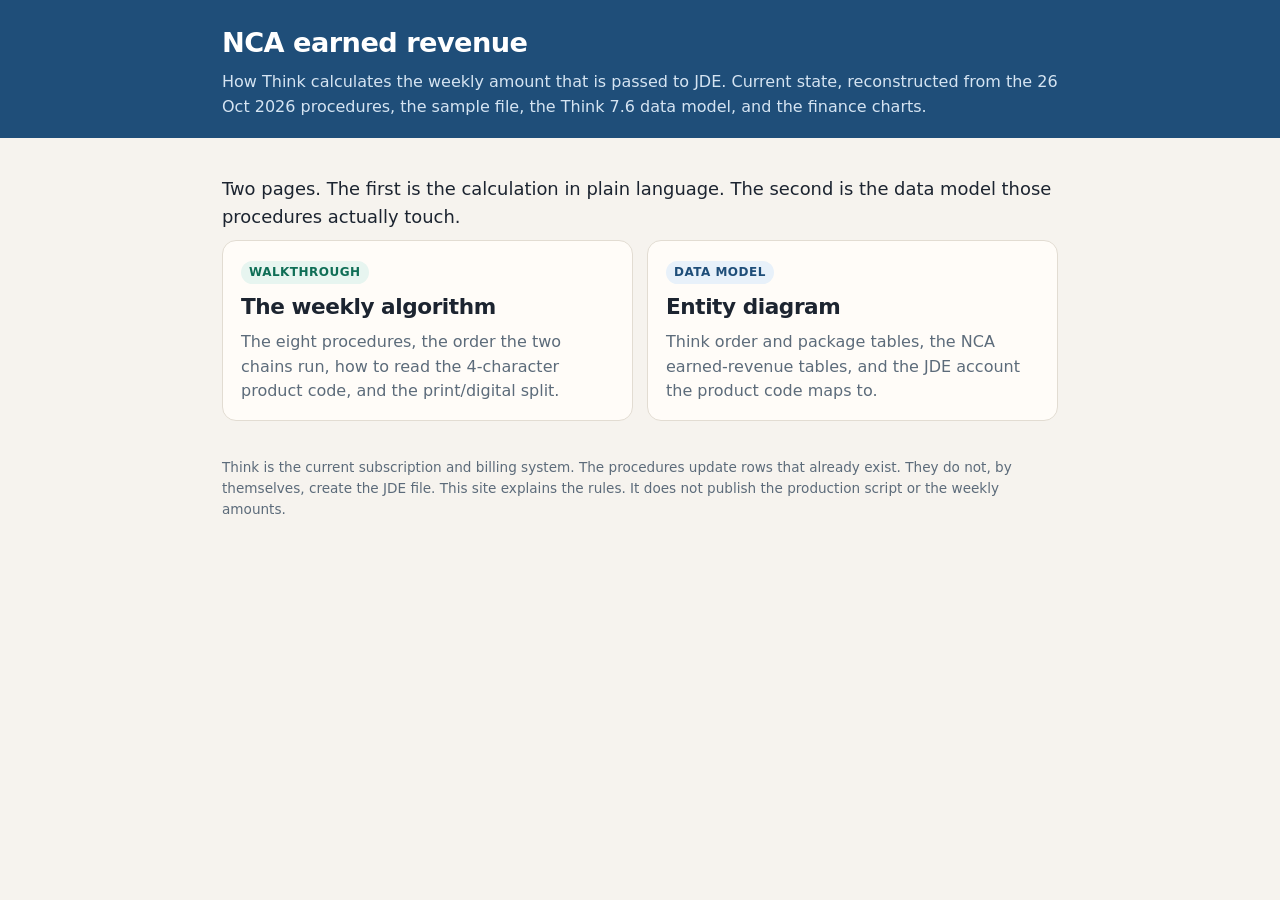
==== index.html @ 0eaa9bd4 "Add the product-code reading and the finance split rules to the algorithm page. Co-authored-by: Curs" ====
<!DOCTYPE html>
<html lang="en">
<head>
  <meta charset="utf-8">
  <meta name="viewport" content="width=device-width, initial-scale=1">
  <title>NCA earned revenue — current state</title>
  <link rel="stylesheet" href="style.css">
</head>
<body>
  <header class="site">
    <div class="wrap">
      <h1>NCA earned revenue</h1>
      <p>How Think calculates the weekly amount that is passed to JDE. Current state, reconstructed from the 26 Oct 2026 procedures, the sample file, the Think 7.6 data model, and the finance charts.</p>
    </div>
  </header>
  <main>
    <div class="wrap">
      <p class="lede">Two pages. The first is the calculation in plain language. The second is the data model those procedures actually touch.</p>
      <div class="grid">
        <a class="home-link" href="algorithm.html">
          <span class="tag payg">Walkthrough</span>
          <h2>The weekly algorithm</h2>
          <p>The eight procedures, the order the two chains run, how to read the 4-character product code, and the print/digital split.</p>
        </a>
        <a class="home-link" href="er-diagram.html">
          <span class="tag think">Data model</span>
          <h2>Entity diagram</h2>
          <p>Think order and package tables, the NCA earned-revenue tables, and the JDE account the product code maps to.</p>
        </a>
      </div>
      <footer>
        <p>Think is the current subscription and billing system. The procedures update rows that already exist. They do not, by themselves, create the JDE file. This site explains the rules. It does not publish the production script or the weekly amounts.</p>
      </footer>
    </div>
  </main>
</body>
</html>
---- style.css ----
:root {
  --ink: #1c2430;
  --muted: #5c6b7a;
  --line: #e2dcd2;
  --paper: #f6f3ee;
  --card: #fffcf8;
  --navy: #1f4e79;
  --green: #0f6e56;
  --green-bg: #e7f5f0;
  --amber: #8a4b08;
  --amber-bg: #fbf3e6;
  --red: #8a2b2b;
  --red-bg: #fdecec;
  --blue-bg: #e8f1fa;
}
* { box-sizing: border-box; }
html { scroll-behavior: smooth; }
body {
  margin: 0;
  font-family: "Segoe UI", system-ui, sans-serif;
  color: var(--ink);
  background: var(--paper);
  line-height: 1.55;
}
a { color: var(--navy); }
header.site {
  background: var(--navy);
  color: white;
  padding: 22px 0 18px;
}
header.site a { color: white; }
.wrap { max-width: 880px; margin: 0 auto; padding: 0 22px; }
header.site h1 { margin: 0 0 6px; font-size: 1.7rem; font-weight: 650; letter-spacing: -0.02em; }
header.site p { margin: 0; color: #d5e4f2; }
nav.crumbs { margin-top: 14px; font-size: 0.92rem; }
nav.crumbs a { margin-right: 16px; text-decoration: none; border-bottom: 1px solid rgba(255,255,255,.35); }
main { padding: 28px 0 64px; }
h2 { margin: 2.2rem 0 0.6rem; font-size: 1.35rem; letter-spacing: -0.02em; }
h3 { margin: 1.4rem 0 0.4rem; font-size: 1.05rem; }
p { margin: 0.6rem 0; }
.lede { font-size: 1.12rem; }
.card, .note, .step, .entity {
  background: var(--card);
  border: 1px solid var(--line);
  border-radius: 12px;
}
.card { padding: 16px 18px; margin: 14px 0; }
.note { padding: 12px 16px; margin: 14px 0; }
.note strong { display: block; margin-bottom: 4px; }
.note.warn { background: var(--red-bg); border-color: #f0c8c8; }
.note.ok { background: var(--green-bg); border-color: #c6e6da; }
.note.info { background: var(--blue-bg); border-color: #c9ddef; }
ol.flow { list-style: none; padding: 0; margin: 16px 0; counter-reset: step; }
ol.flow li {
  position: relative;
  margin: 0 0 10px;
  padding: 14px 16px 14px 64px;
  background: var(--card);
  border: 1px solid var(--line);
  border-radius: 12px;
}
ol.flow li::before {
  counter-increment: step;
  content: counter(step);
  position: absolute;
  left: 14px;
  top: 14px;
  width: 34px;
  height: 34px;
  border-radius: 50%;
  background: var(--navy);
  color: white;
  font-weight: 700;
  display: flex;
  align-items: center;
  justify-content: center;
}
.tag {
  display: inline-block;
  font-size: 0.75rem;
  font-weight: 700;
  letter-spacing: .04em;
  text-transform: uppercase;
  padding: 2px 8px;
  border-radius: 999px;
  margin-right: 6px;
}
.tag.payg { background: var(--green-bg); color: var(--green); }
.tag.contract { background: var(--amber-bg); color: var(--amber); }
.tag.think { background: var(--blue-bg); color: var(--navy); }
.tag.nca { background: #efe8fb; color: #5b3d8a; }
.tag.jde { background: #e7eef8; color: #1f4e79; }
table { width: 100%; border-collapse: collapse; margin: 12px 0 18px; background: var(--card); font-size: 0.95rem; }
th, td { border: 1px solid var(--line); padding: 8px 10px; text-align: left; vertical-align: top; }
th { background: #efeae3; }
td.num, th.num { text-align: right; font-variant-numeric: tabular-nums; }
code, .formula {
  font-family: Consolas, "Courier New", monospace;
  font-size: 0.92em;
}
.formula {
  display: block;
  background: #1c2430;
  color: #f4efe6;
  padding: 12px 14px;
  border-radius: 10px;
  overflow-x: auto;
  margin: 10px 0;
}
.grid { display: grid; grid-template-columns: 1fr 1fr; gap: 14px; }
@media (max-width: 720px) { .grid { grid-template-columns: 1fr; } }
.home-link {
  display: block;
  padding: 18px 18px 16px;
  background: var(--card);
  border: 1px solid var(--line);
  border-radius: 14px;
  text-decoration: none;
  color: inherit;
}
.home-link:hover { border-color: var(--navy); }
.home-link h2 { margin: 6px 0; }
.home-link p { color: var(--muted); margin: 0; }
.entity { padding: 12px 14px 8px; margin: 0 0 12px; }
.entity h3 { margin: 4px 0 6px; }
.entity ul { margin: 6px 0 8px 1.1rem; padding: 0; }
.entity li { margin: 2px 0; }
.band { margin-top: 22px; }
footer { color: var(--muted); font-size: 0.85rem; margin-top: 36px; }
img.figure { max-width: 100%; height: auto; border: 1px solid var(--line); border-radius: 10px; background: white; }
.mermaid { background: white; border: 1px solid var(--line); border-radius: 12px; padding: 12px; overflow-x: auto; }
.chain { list-style: none; margin: 0; padding: 0; }
.chain li {
  background: var(--card);
  border: 1px solid var(--line);
  border-radius: 12px;
  padding: 12px 14px;
  margin: 0;
}
.chain li + li { margin-top: 28px; position: relative; }
.chain li + li::before {
  content: "";
  position: absolute;
  left: 28px;
  top: -22px;
  width: 2px;
  height: 14px;
  background: var(--navy);
}
.chain li + li::after {
  content: "";
  position: absolute;
  left: 24px;
  top: -10px;
  border-left: 5px solid transparent;
  border-right: 5px solid transparent;
  border-top: 7px solid var(--navy);
}
.chain .pname { font-weight: 700; display: block; margin-bottom: 4px; }
.outside {
  border-style: dashed;
  background: transparent;
  color: var(--muted);
  padding: 10px 14px;
  border-radius: 12px;
  margin: 0 0 14px;
}
table.procs td:first-child { white-space: nowrap; font-weight: 700; }
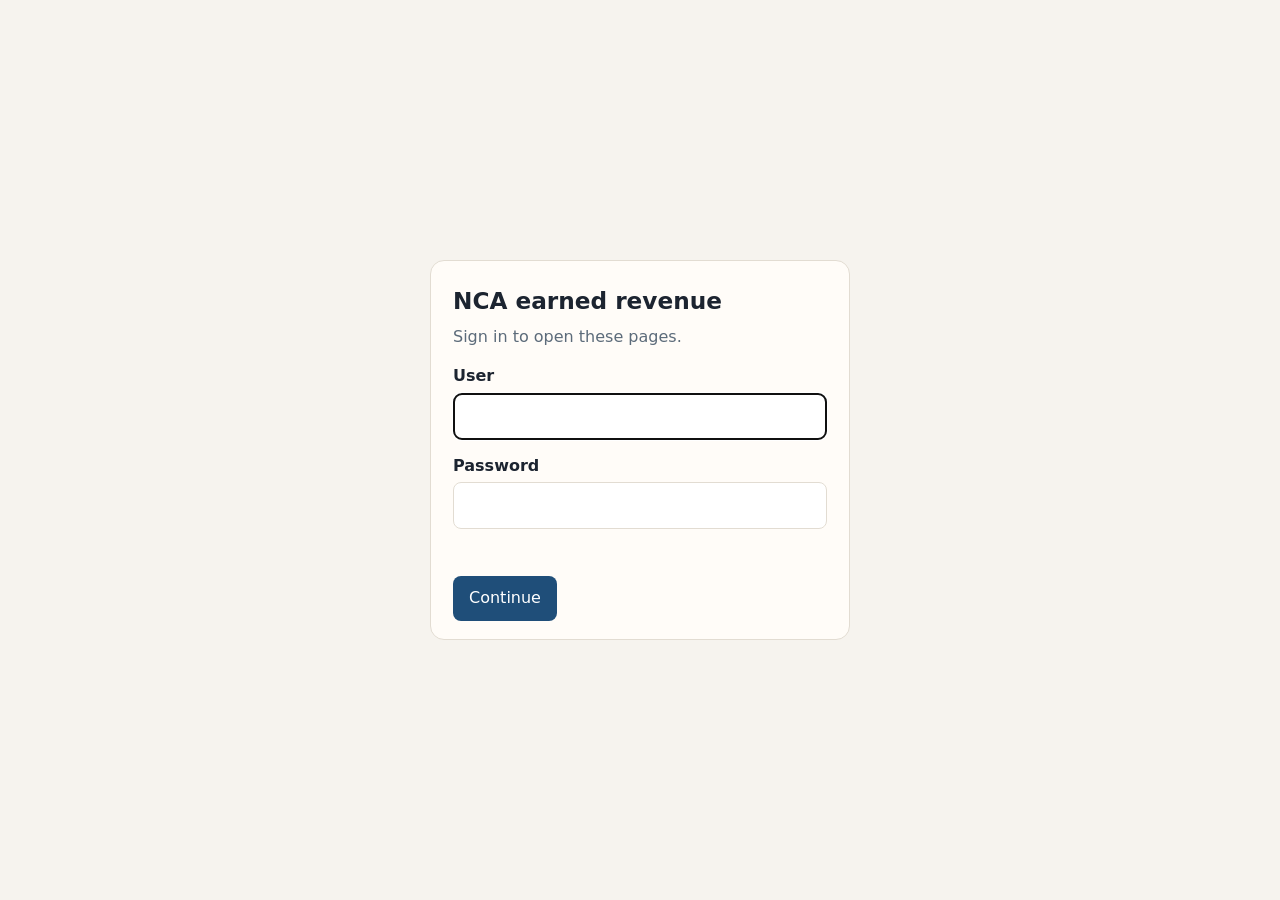
==== commit 15484c91: "Add a sign-in gate in front of the static pages. Co-authored-by: Cursor <cursoragent@cursor.com>" ====
--- a/index.html
+++ b/index.html
@@ -4,7 +4,9 @@
   <meta charset="utf-8">
   <meta name="viewport" content="width=device-width, initial-scale=1">
   <title>NCA earned revenue — current state</title>
+  <script>try{if(sessionStorage.getItem("revrec_auth")!=="1")document.documentElement.classList.add("locked")}catch(e){document.documentElement.classList.add("locked")}</script>
   <link rel="stylesheet" href="style.css">
+  <script src="auth.js" defer></script>
 </head>
 <body>
   <header class="site">
--- a/style.css
+++ b/style.css
@@ -166,3 +166,44 @@
   margin: 0 0 14px;
 }
 table.procs td:first-child { white-space: nowrap; font-weight: 700; }
+html.locked body { visibility: hidden; }
+html.locked #login-gate { visibility: visible; }
+#login-gate {
+  position: fixed;
+  inset: 0;
+  z-index: 20;
+  display: flex;
+  align-items: center;
+  justify-content: center;
+  background: var(--paper);
+  padding: 22px;
+}
+#login-gate form {
+  width: min(420px, 100%);
+  background: var(--card);
+  border: 1px solid var(--line);
+  border-radius: 14px;
+  padding: 22px 22px 18px;
+}
+#login-gate h1 { margin: 0 0 6px; font-size: 1.45rem; }
+#login-gate p { color: var(--muted); margin: 0; }
+#login-gate label { display: block; font-weight: 650; margin: 14px 0 4px; }
+#login-gate input {
+  width: 100%;
+  font: inherit;
+  padding: 10px 12px;
+  border: 1px solid var(--line);
+  border-radius: 8px;
+  background: white;
+}
+#login-gate button {
+  margin-top: 16px;
+  background: var(--navy);
+  color: white;
+  border: 0;
+  border-radius: 8px;
+  padding: 10px 16px;
+  font: inherit;
+  cursor: pointer;
+}
+#login-gate .err { color: var(--red); min-height: 1.3em; margin-top: 10px; }
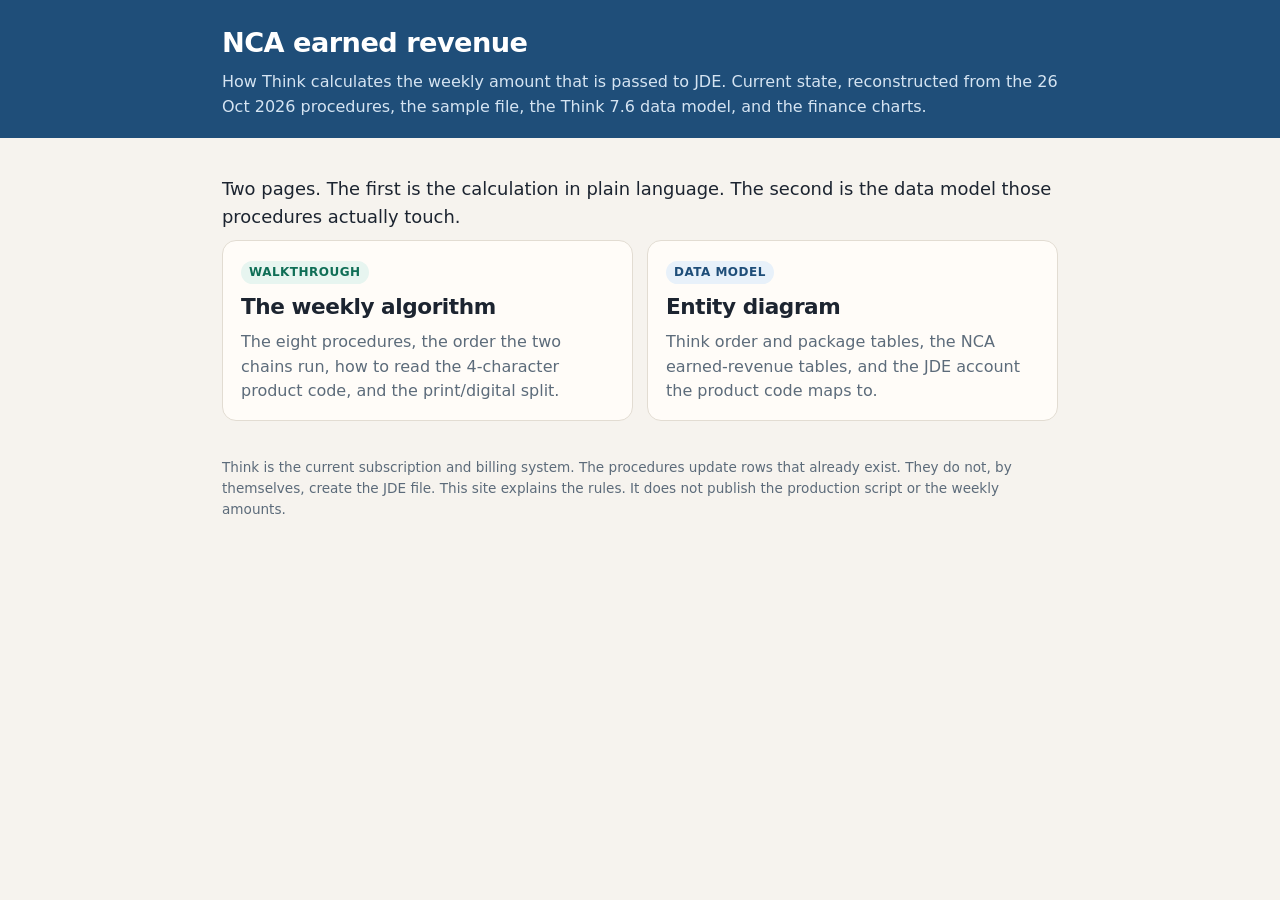
==== commit 3af41f15: "Remove the sign-in gate from the static pages. Co-authored-by: Cursor <cursoragent@cursor.com>" ====
--- a/index.html
+++ b/index.html
@@ -4,9 +4,7 @@
   <meta charset="utf-8">
   <meta name="viewport" content="width=device-width, initial-scale=1">
   <title>NCA earned revenue — current state</title>
-  <script>try{if(sessionStorage.getItem("revrec_auth")!=="1")document.documentElement.classList.add("locked")}catch(e){document.documentElement.classList.add("locked")}</script>
   <link rel="stylesheet" href="style.css">
-  <script src="auth.js" defer></script>
 </head>
 <body>
   <header class="site">
--- a/style.css
+++ b/style.css
@@ -166,44 +166,3 @@
   margin: 0 0 14px;
 }
 table.procs td:first-child { white-space: nowrap; font-weight: 700; }
-html.locked body { visibility: hidden; }
-html.locked #login-gate { visibility: visible; }
-#login-gate {
-  position: fixed;
-  inset: 0;
-  z-index: 20;
-  display: flex;
-  align-items: center;
-  justify-content: center;
-  background: var(--paper);
-  padding: 22px;
-}
-#login-gate form {
-  width: min(420px, 100%);
-  background: var(--card);
-  border: 1px solid var(--line);
-  border-radius: 14px;
-  padding: 22px 22px 18px;
-}
-#login-gate h1 { margin: 0 0 6px; font-size: 1.45rem; }
-#login-gate p { color: var(--muted); margin: 0; }
-#login-gate label { display: block; font-weight: 650; margin: 14px 0 4px; }
-#login-gate input {
-  width: 100%;
-  font: inherit;
-  padding: 10px 12px;
-  border: 1px solid var(--line);
-  border-radius: 8px;
-  background: white;
-}
-#login-gate button {
-  margin-top: 16px;
-  background: var(--navy);
-  color: white;
-  border: 0;
-  border-radius: 8px;
-  padding: 10px 16px;
-  font: inherit;
-  cursor: pointer;
-}
-#login-gate .err { color: var(--red); min-height: 1.3em; margin-top: 10px; }
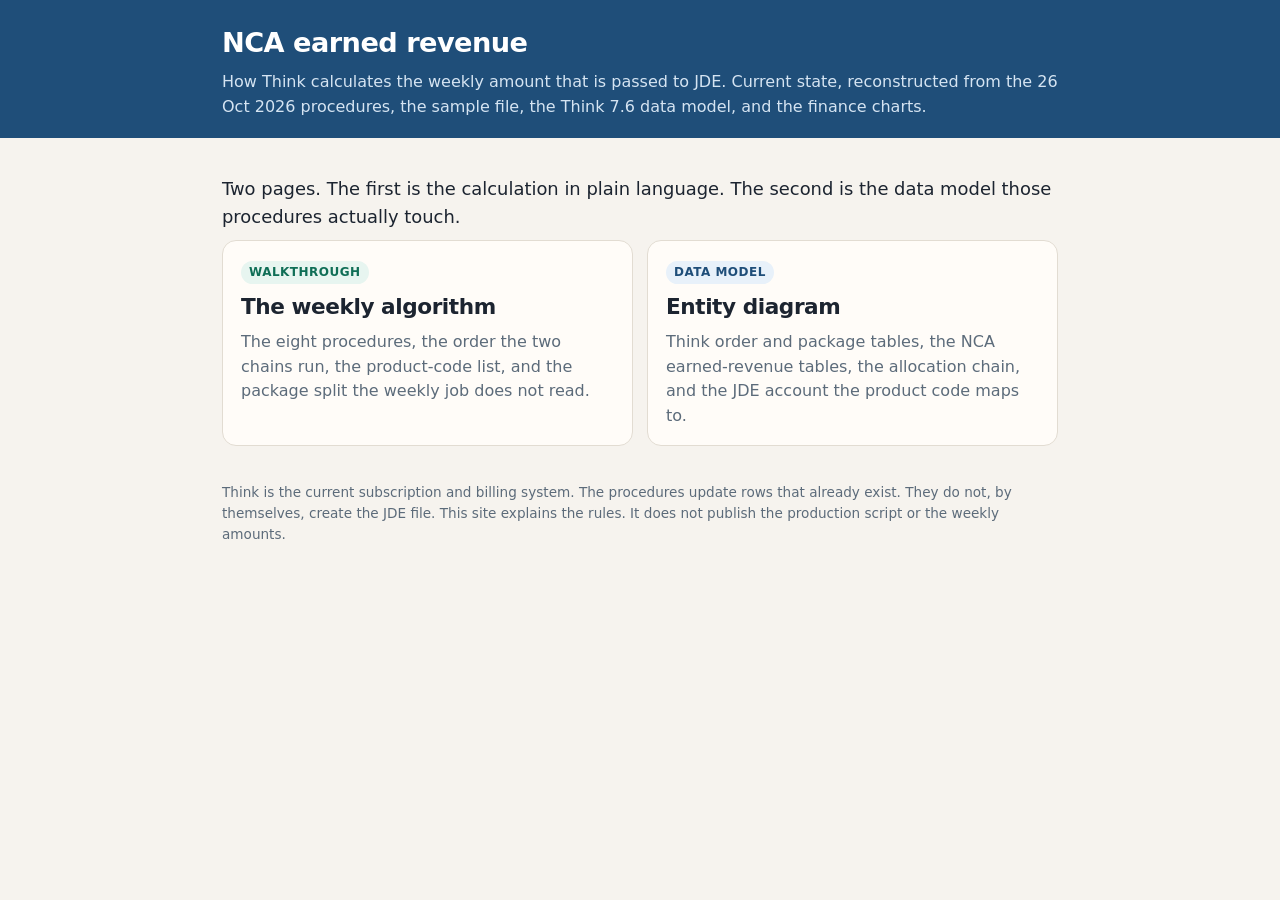
==== commit 3d5f1836: "Record the package allocation link and the product-code notes. Co-authored-by: Cursor <cursoragent@c" ====
--- a/index.html
+++ b/index.html
@@ -20,12 +20,12 @@
         <a class="home-link" href="algorithm.html">
           <span class="tag payg">Walkthrough</span>
           <h2>The weekly algorithm</h2>
-          <p>The eight procedures, the order the two chains run, how to read the 4-character product code, and the print/digital split.</p>
+          <p>The eight procedures, the order the two chains run, the product-code list, and the package split the weekly job does not read.</p>
         </a>
         <a class="home-link" href="er-diagram.html">
           <span class="tag think">Data model</span>
           <h2>Entity diagram</h2>
-          <p>Think order and package tables, the NCA earned-revenue tables, and the JDE account the product code maps to.</p>
+          <p>Think order and package tables, the NCA earned-revenue tables, the allocation chain, and the JDE account the product code maps to.</p>
         </a>
       </div>
       <footer>
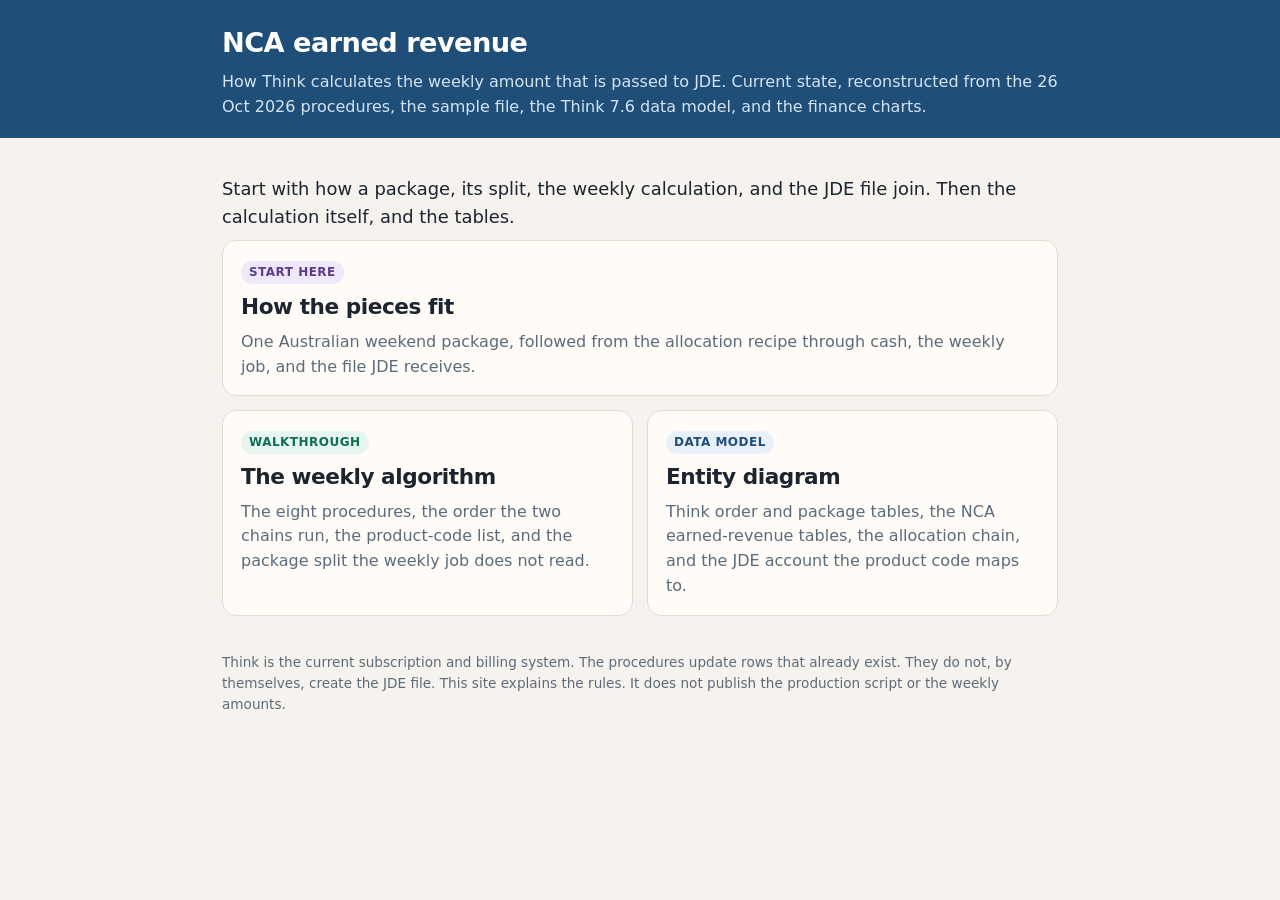
==== commit 455ef167: "Show how a package split, the weekly job, and the JDE file join. Co-authored-by: Cursor <cursoragent" ====
--- a/index.html
+++ b/index.html
@@ -15,8 +15,13 @@
   </header>
   <main>
     <div class="wrap">
-      <p class="lede">Two pages. The first is the calculation in plain language. The second is the data model those procedures actually touch.</p>
+      <p class="lede">Start with how a package, its split, the weekly calculation, and the JDE file join. Then the calculation itself, and the tables.</p>
       <div class="grid">
+        <a class="home-link lead" href="how-it-fits.html">
+          <span class="tag nca">Start here</span>
+          <h2>How the pieces fit</h2>
+          <p>One Australian weekend package, followed from the allocation recipe through cash, the weekly job, and the file JDE receives.</p>
+        </a>
         <a class="home-link" href="algorithm.html">
           <span class="tag payg">Walkthrough</span>
           <h2>The weekly algorithm</h2>
--- a/style.css
+++ b/style.css
@@ -166,3 +166,86 @@
   margin: 0 0 14px;
 }
 table.procs td:first-child { white-space: nowrap; font-weight: 700; }
+.home-link.lead { grid-column: 1 / -1; }
+ol.story {
+  list-style: none;
+  margin: 18px 0 8px;
+  padding: 0;
+  counter-reset: story;
+}
+ol.story > li {
+  position: relative;
+  margin: 0;
+  padding: 0 0 8px 54px;
+}
+ol.story > li::before {
+  counter-increment: story;
+  content: counter(story);
+  position: absolute;
+  left: 0;
+  top: 16px;
+  width: 34px;
+  height: 34px;
+  border-radius: 50%;
+  background: var(--navy);
+  color: white;
+  font-weight: 700;
+  display: flex;
+  align-items: center;
+  justify-content: center;
+  z-index: 1;
+}
+ol.story > li::after {
+  content: "";
+  position: absolute;
+  left: 16px;
+  top: 50px;
+  bottom: 0;
+  width: 2px;
+  background: var(--navy);
+}
+ol.story > li:last-child::after { display: none; }
+.station {
+  background: var(--card);
+  border: 1px solid var(--line);
+  border-radius: 14px;
+  padding: 14px 16px 12px;
+}
+.station h3 { margin: 4px 0 8px; }
+.station p:first-of-type { margin-top: 0; }
+.join {
+  display: inline-block;
+  margin: 12px 0 18px;
+  padding: 4px 10px;
+  border-radius: 999px;
+  background: var(--amber-bg);
+  color: var(--amber);
+  font-size: 0.85rem;
+  font-weight: 650;
+}
+.chips { margin: 8px 0 0; }
+.chip {
+  display: inline-block;
+  margin: 4px 6px 0 0;
+  padding: 4px 8px;
+  border-radius: 8px;
+  background: var(--blue-bg);
+  color: var(--navy);
+  font-family: Consolas, "Courier New", monospace;
+  font-size: 0.92rem;
+}
+.chip em { font-style: normal; font-family: "Segoe UI", system-ui, sans-serif; color: var(--muted); font-size: 0.85rem; }
+.split-bar {
+  display: flex;
+  height: 28px;
+  border-radius: 8px;
+  overflow: hidden;
+  margin: 10px 0 6px;
+  font-size: 0.8rem;
+  font-weight: 700;
+  color: white;
+}
+.split-bar span { display: block; }
+.split-bar .digital { width: 68.97%; background: var(--navy); }
+.split-bar .print { width: 31.03%; background: var(--green); }
+.split-caption { margin: 0 0 8px; color: var(--muted); font-size: 0.85rem; }
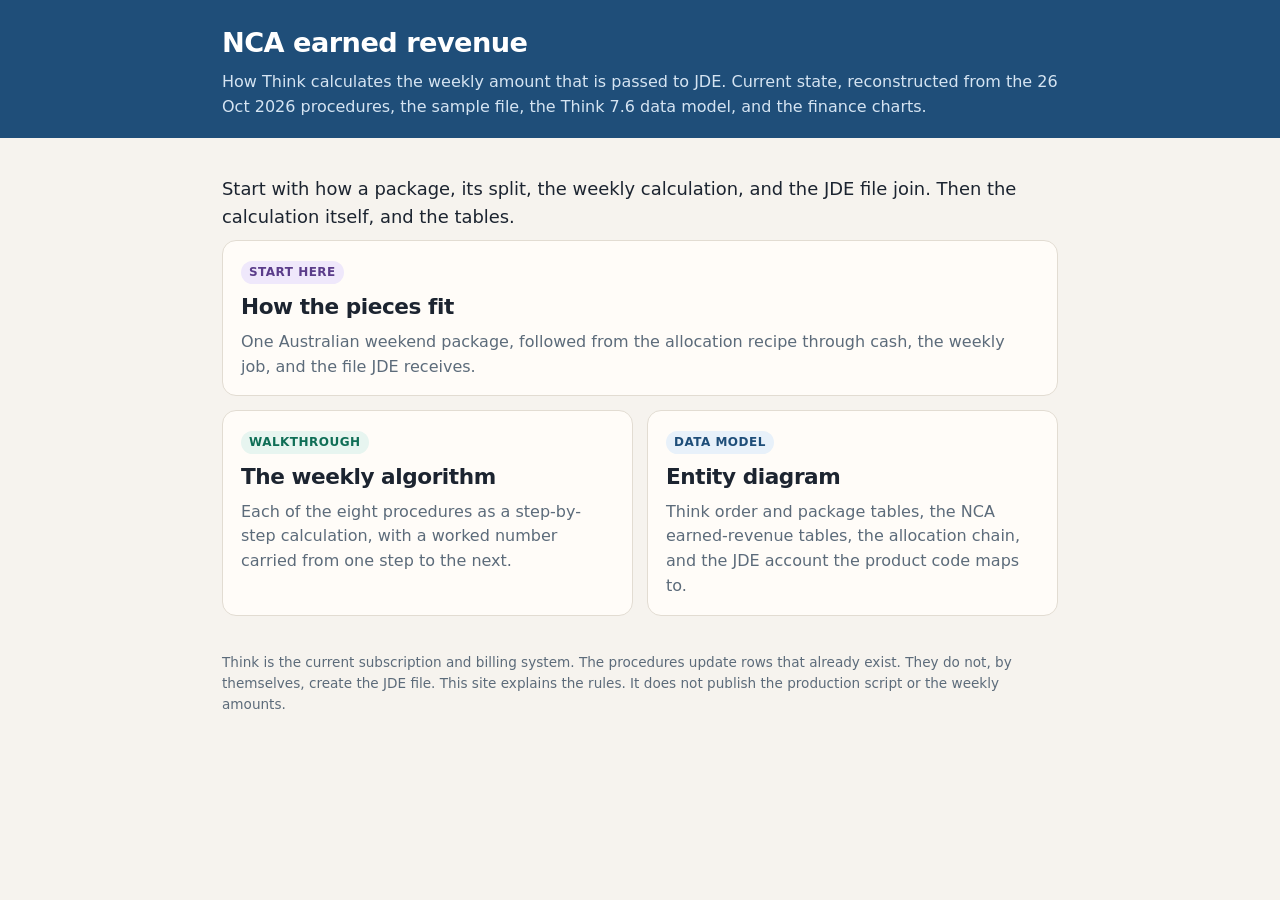
==== commit 76ffbf96: "Explain each earned-revenue procedure as a step-by-step calculation. Co-authored-by: Cursor <cursora" ====
--- a/index.html
+++ b/index.html
@@ -25,7 +25,7 @@
         <a class="home-link" href="algorithm.html">
           <span class="tag payg">Walkthrough</span>
           <h2>The weekly algorithm</h2>
-          <p>The eight procedures, the order the two chains run, the product-code list, and the package split the weekly job does not read.</p>
+          <p>Each of the eight procedures as a step-by-step calculation, with a worked number carried from one step to the next.</p>
         </a>
         <a class="home-link" href="er-diagram.html">
           <span class="tag think">Data model</span>
--- a/style.css
+++ b/style.css
@@ -157,6 +157,9 @@
   border-top: 7px solid var(--navy);
 }
 .chain .pname { font-weight: 700; display: block; margin-bottom: 4px; }
+.chain .pname a { text-decoration: none; }
+.chain .pname a:hover { text-decoration: underline; }
+h3[id] { scroll-margin-top: 12px; }
 .outside {
   border-style: dashed;
   background: transparent;
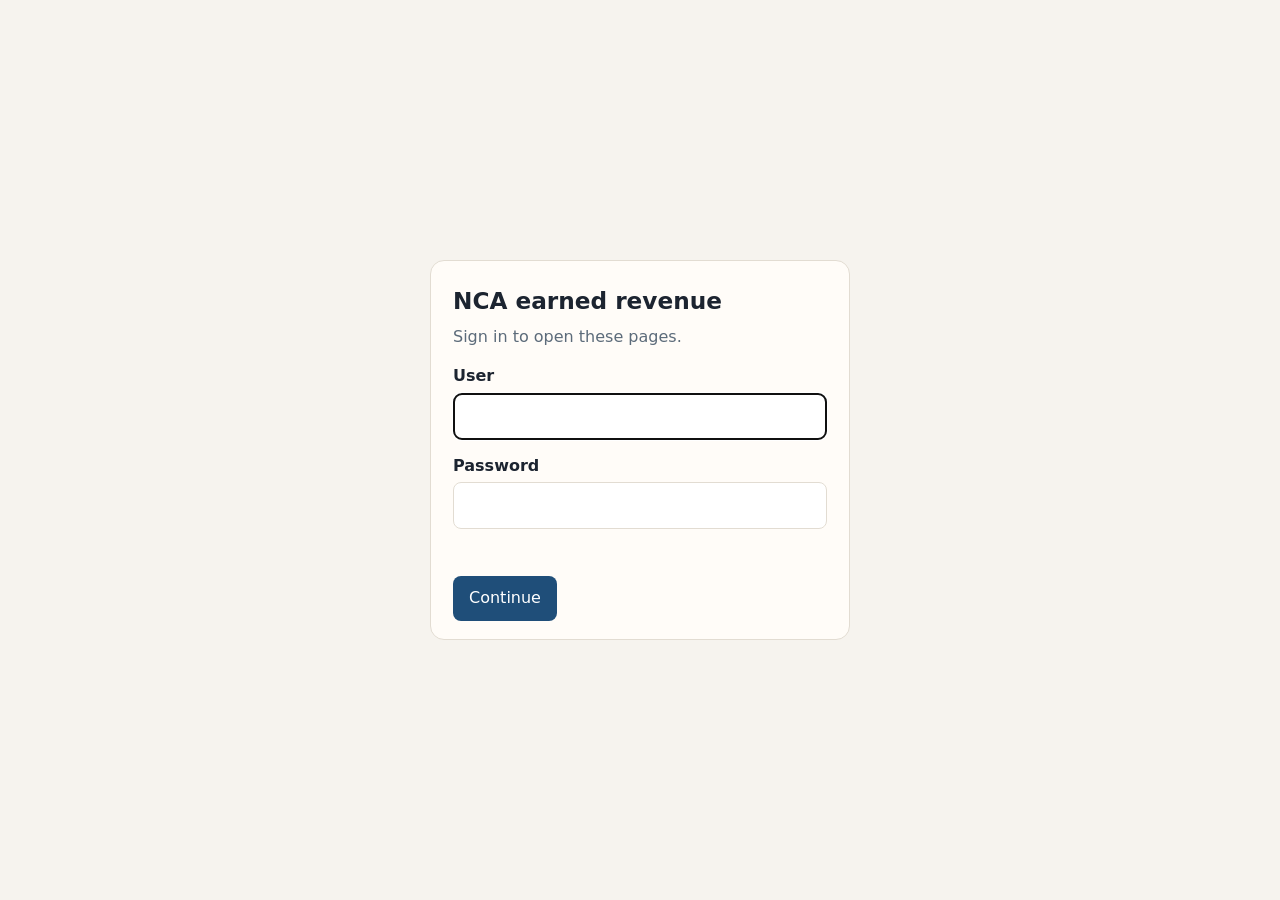
==== commit d7ae1216: "Ask for a sign-in before the static pages open. Co-authored-by: Cursor <cursoragent@cursor.com>" ====
--- a/index.html
+++ b/index.html
@@ -4,7 +4,9 @@
   <meta charset="utf-8">
   <meta name="viewport" content="width=device-width, initial-scale=1">
   <title>NCA earned revenue — current state</title>
+  <script>try{if(sessionStorage.getItem("revrec_gate")!=="1")document.documentElement.classList.add("locked")}catch(e){document.documentElement.classList.add("locked")}</script>
   <link rel="stylesheet" href="style.css">
+  <script src="auth.js" defer></script>
 </head>
 <body>
   <header class="site">
--- a/style.css
+++ b/style.css
@@ -252,3 +252,44 @@
 .split-bar .digital { width: 68.97%; background: var(--navy); }
 .split-bar .print { width: 31.03%; background: var(--green); }
 .split-caption { margin: 0 0 8px; color: var(--muted); font-size: 0.85rem; }
+html.locked body { visibility: hidden; }
+html.locked #login-gate { visibility: visible; }
+#login-gate {
+  position: fixed;
+  inset: 0;
+  z-index: 20;
+  display: flex;
+  align-items: center;
+  justify-content: center;
+  background: var(--paper);
+  padding: 22px;
+}
+#login-gate form {
+  width: min(420px, 100%);
+  background: var(--card);
+  border: 1px solid var(--line);
+  border-radius: 14px;
+  padding: 22px 22px 18px;
+}
+#login-gate h1 { margin: 0 0 6px; font-size: 1.45rem; }
+#login-gate p { color: var(--muted); margin: 0; }
+#login-gate label { display: block; font-weight: 650; margin: 14px 0 4px; }
+#login-gate input {
+  width: 100%;
+  font: inherit;
+  padding: 10px 12px;
+  border: 1px solid var(--line);
+  border-radius: 8px;
+  background: white;
+}
+#login-gate button {
+  margin-top: 16px;
+  background: var(--navy);
+  color: white;
+  border: 0;
+  border-radius: 8px;
+  padding: 10px 16px;
+  font: inherit;
+  cursor: pointer;
+}
+#login-gate .err { color: var(--red); min-height: 1.3em; margin-top: 10px; }
